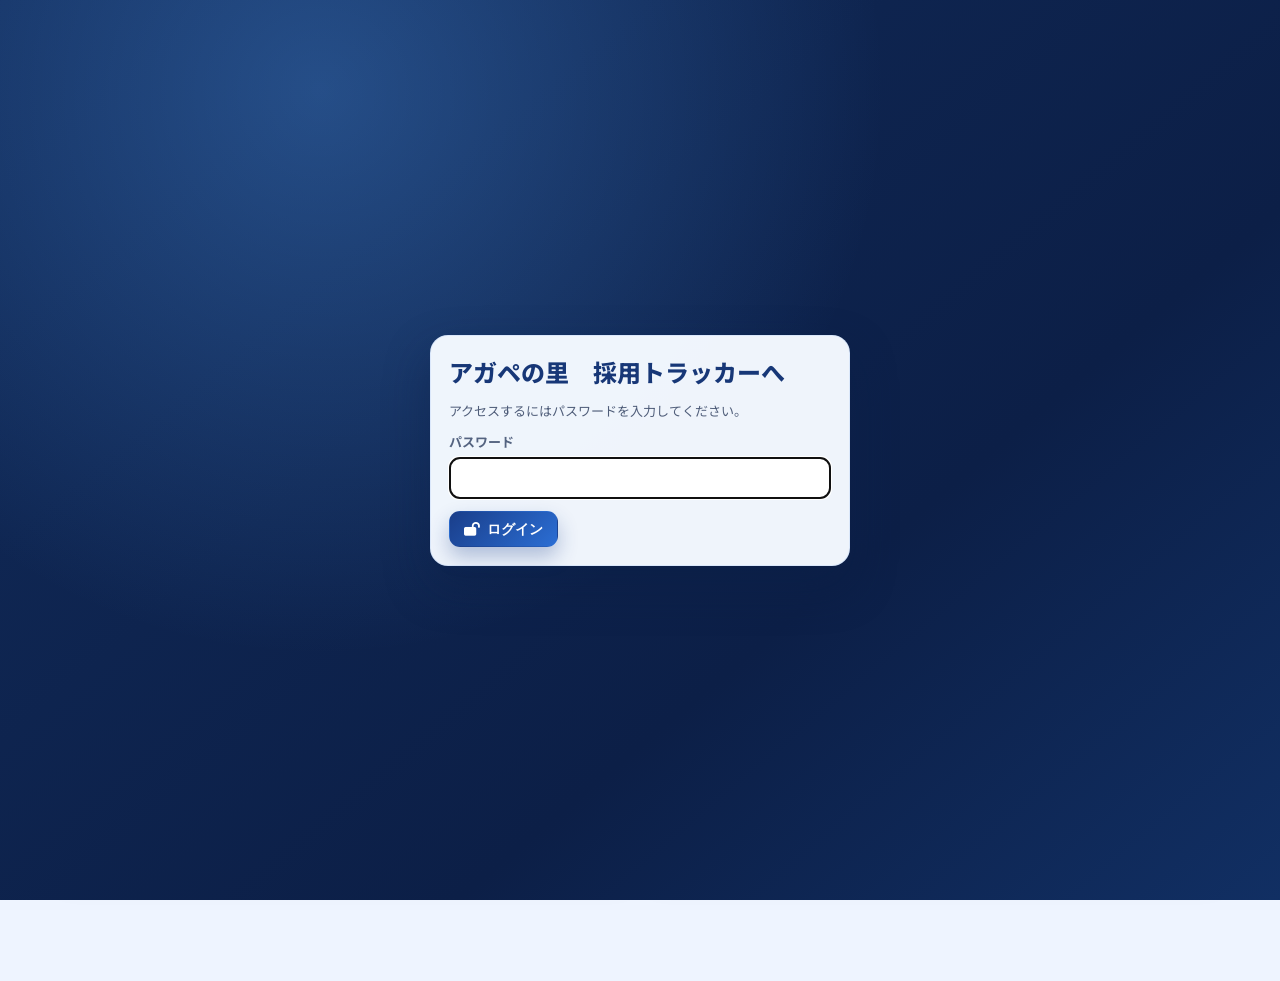
==== index.html @ b2e1c062 "Add files via upload" ====
<!DOCTYPE html>
<html lang="ja">
<head>
  <meta charset="UTF-8" />
  <meta name="viewport" content="width=device-width, initial-scale=1.0, maximum-scale=1.0, user-scalable=no" />
  <title>アガペの里 採用トラッカーへ - ホーム</title>
  <link rel="preconnect" href="https://fonts.googleapis.com">
  <link rel="preconnect" href="https://fonts.gstatic.com" crossorigin>
  <link href="https://fonts.googleapis.com/css2?family=Noto+Sans+JP:wght@400;500;600;700;800&display=swap" rel="stylesheet">
  <link rel="stylesheet" href="https://cdn.jsdelivr.net/npm/@fortawesome/fontawesome-free@6.5.2/css/all.min.css">
  <link rel="stylesheet" href="./styles.css">
</head>
<body data-page="home">
  <div id="toast" class="toast"></div>

  <header class="topbar">
    <div class="topbar-inner">
      <a href="./index.html" class="brand">
        <div class="brand-icon"><img src="./assets/agp-logo-mark.png" alt="AGPロゴ" class="brand-logo-image"></div>
        <div>
          <div class="brand-title">アガペの里　採用トラッカーへ</div>
          <div class="brand-sub">採用管理 / 面接 / 評価 / 分析</div>
        </div>
      </a>

      <div class="topbar-actions">
        <button class="btn btn-soft" type="button" onclick="App.exportJSON()">
          <i class="fa-solid fa-download"></i> JSON出力
        </button>
        <label class="btn btn-secondary file-label">
          <i class="fa-solid fa-upload"></i> JSON読込
          <input id="json-import" type="file" accept=".json,application/json" onchange="App.importJSON(event)">
        </label>
        <button class="btn btn-primary" type="button" onclick="App.openCandidateModal()">
          <i class="fa-solid fa-plus"></i> 候補者追加
        </button>
      </div>
    </div>
  </header>

  <main class="app-shell">
    <section class="hero-grid">
      <div class="card hero-card">
        <div class="hero-brand-row">
          <img src="./assets/agp-logo-mark.png" alt="AGPロゴ" class="hero-logo-image">
          <div class="hero-brand-copy">
            <div class="hero-brand-title">アガペの里 採用トラッカー</div>
            <div class="hero-brand-sub">アガペの里 介護ステーション 採用管理</div>
          </div>
        </div>
        <h1 class="hero-title">採用状況を、感覚ではなく数値で把握する。</h1>
        <p class="hero-text">
          応募数、面接化率、内定率、採用ソース別成果、月別推移、評価平均まで可視化。
          現場でも経営でもそのまま使える採用ダッシュボードです。
        </p>

        <div class="hero-actions">
          <button class="btn btn-primary" type="button" onclick="App.openCandidateModal()">
            <i class="fa-solid fa-user-plus"></i> 新規候補者を登録
          </button>
          <a class="btn btn-secondary" href="./analytics.html">
            <i class="fa-solid fa-chart-column"></i> 分析を見る
          </a>
        </div>

        <div class="mini-stats">
          <div class="mini-stat">
            <div class="mini-label">総応募者</div>
            <div class="mini-value" id="hero-total-candidates">0</div>
          </div>
          <div class="mini-stat">
            <div class="mini-label">選考中</div>
            <div class="mini-value" id="hero-in-progress">0</div>
          </div>
          <div class="mini-stat">
            <div class="mini-label">今月採用</div>
            <div class="mini-value" id="hero-this-month">0</div>
          </div>
        </div>
      </div>

      <div class="card side-card">
        <div class="section-head">
          <div>
            <h2 class="section-title">採用進捗スコア</h2>
            <div class="section-sub">面接化率と内定率から自動算出</div>
          </div>
        </div>

        <div class="score-ring-wrap">
          <div class="score-ring" id="progress-ring">
            <div class="score-ring-inner">
              <div class="score-value" id="progress-score">0</div>
              <div class="score-label">/ 100</div>
            </div>
          </div>
        </div>

        <div class="summary-list">
          <div class="summary-item">
            <span>面接化率</span>
            <strong id="summary-interview-rate">0%</strong>
          </div>
          <div class="summary-item">
            <span>内定率</span>
            <strong id="summary-offer-rate">0%</strong>
          </div>
          <div class="summary-item">
            <span>平均初回面接日数</span>
            <strong id="summary-days-to-interview">-</strong>
          </div>
        </div>
      </div>
    </section>

    <section class="card section-card">
      <div class="section-head">
        <div>
          <h2 class="section-title">主要KPI</h2>
          <div class="section-sub">採用活動の全体状況</div>
        </div>
      </div>

      <div class="kpi-grid">
        <div class="kpi-card kpi-blue">
          <div class="kpi-label">総応募者</div>
          <div class="kpi-value" id="kpi-total-candidates">0</div>
          <div class="kpi-foot" id="kpi-total-candidates-foot">候補者全体数</div>
        </div>

        <div class="kpi-card kpi-green">
          <div class="kpi-label">面接設定数</div>
          <div class="kpi-value" id="kpi-total-interviews">0</div>
          <div class="kpi-foot" id="kpi-total-interviews-foot">面接予定数</div>
        </div>

        <div class="kpi-card kpi-orange">
          <div class="kpi-label">内定者</div>
          <div class="kpi-value" id="kpi-offered">0</div>
          <div class="kpi-foot" id="kpi-offered-foot">内定率</div>
        </div>

        <div class="kpi-card kpi-purple">
          <div class="kpi-label">今月採用</div>
          <div class="kpi-value" id="kpi-this-month">0</div>
          <div class="kpi-foot" id="kpi-this-month-foot">今月の採用数</div>
        </div>
      </div>
    </section>

    <section class="content-grid">
      <div class="card section-card">
        <div class="section-head">
          <div>
            <h2 class="section-title">今週の面接予定</h2>
            <div class="section-sub">直近7日間のスケジュール</div>
          </div>
        </div>
        <div id="dashboard-upcoming-interviews"></div>
      </div>

      <div class="card section-card">
        <div class="section-head">
          <div>
            <h2 class="section-title">優先フォロー候補</h2>
            <div class="section-sub">優先度「高」かつ未決着</div>
          </div>
        </div>
        <div id="dashboard-priority-list"></div>
      </div>
    </section>
  </main>

  <nav class="bottom-nav">
    <a class="nav-item" data-page="home" href="./index.html"><i class="fa-solid fa-house"></i><span>ホーム</span></a>
    <a class="nav-item" data-page="candidates" href="./candidates.html"><i class="fa-solid fa-users"></i><span>候補者</span></a>
    <a class="nav-item" data-page="interviews" href="./interviews.html"><i class="fa-solid fa-calendar-days"></i><span>面接</span></a>
    <a class="nav-item" data-page="evaluation" href="./evaluation.html"><i class="fa-solid fa-star"></i><span>評価</span></a>
    <a class="nav-item" data-page="analytics" href="./analytics.html"><i class="fa-solid fa-chart-simple"></i><span>分析</span></a>
    <a class="nav-item" data-page="settings" href="./settings.html"><i class="fa-solid fa-gear"></i><span>設定</span></a>
  </nav>

  <button class="fab" type="button" onclick="App.openCandidateModal()">
    <i class="fa-solid fa-plus"></i>
  </button>

  <div id="modal-root"></div>
  <script src="./app.js"></script>
</body>
</html>
---- styles.css ----
:root {
  --bg: #eef4ff;
  --surface: #ffffff;
  --surface-soft: #f3f8ff;
  --border: #c9d8ee;
  --text-main: #1a2540;
  --text-sub: #546380;
  --brand: #1a3e8a;
  --brand-dark: #102b67;
  --accent: #3aa9e8;
  --danger: #c0392b;
  --radius-lg: 16px;
  --radius-md: 12px;
  --radius-sm: 8px;
  --shadow-card: 0 12px 26px rgba(18, 38, 86, 0.1);
  --shadow-float: 0 18px 40px rgba(20, 44, 99, 0.2);
}

* {
  box-sizing: border-box;
}

html,
body {
  margin: 0;
  padding: 0;
  font-family: "Noto Sans JP", sans-serif;
  background:
    radial-gradient(circle at 6% 0%, rgba(26, 62, 138, 0.14), transparent 45%),
    radial-gradient(circle at 100% 20%, rgba(58, 169, 232, 0.16), transparent 34%),
    var(--bg);
  color: var(--text-main);
}

a {
  color: inherit;
  text-decoration: none;
}

.topbar {
  position: sticky;
  top: 0;
  z-index: 20;
  backdrop-filter: blur(8px);
  background: rgba(238, 244, 255, 0.9);
  border-bottom: 1px solid rgba(201, 216, 238, 0.9);
}

.topbar-inner {
  max-width: 1200px;
  margin: 0 auto;
  padding: 12px 16px;
  display: flex;
  align-items: center;
  justify-content: space-between;
  gap: 12px;
}

.brand {
  display: flex;
  align-items: center;
  gap: 10px;
  min-width: 0;
}

.brand-icon {
  width: 42px;
  height: 42px;
  border-radius: 13px;
  display: grid;
  place-items: center;
  background: linear-gradient(145deg, #e6f0ff, #ffffff);
  border: 1px solid #b8caea;
  box-shadow: 0 10px 20px rgba(35, 66, 132, 0.22);
}

.brand-logo-image {
  width: 30px;
  height: 30px;
  object-fit: contain;
}

.brand-title {
  font-size: 18px;
  font-weight: 800;
  letter-spacing: 0.02em;
}

.brand-sub {
  font-size: 12px;
  color: var(--text-sub);
  white-space: nowrap;
  overflow: hidden;
  text-overflow: ellipsis;
}

.topbar-actions {
  display: flex;
  align-items: center;
  flex-wrap: wrap;
  justify-content: flex-end;
  gap: 8px;
}

.btn {
  border: 1px solid transparent;
  background: #ffffff;
  color: var(--text-main);
  border-radius: 11px;
  padding: 10px 14px;
  font-size: 14px;
  font-weight: 700;
  line-height: 1;
  cursor: pointer;
  display: inline-flex;
  align-items: center;
  gap: 7px;
  transition: transform 0.18s ease, box-shadow 0.18s ease, background-color 0.18s ease;
}

.btn:hover {
  transform: translateY(-1px);
}

.btn:active {
  transform: translateY(0);
}

.btn-primary {
  background: linear-gradient(135deg, var(--brand), #2b6ed4);
  color: #ffffff;
  box-shadow: 0 10px 20px rgba(26, 62, 138, 0.3);
}

.btn-secondary {
  border-color: var(--border);
  background: var(--surface);
}

.btn-soft {
  background: #eaf2ff;
  color: var(--brand-dark);
  border-color: #b7ceef;
}

.btn-danger {
  background: #feeceb;
  color: var(--danger);
  border-color: #f5c1bc;
}

.btn-sm {
  padding: 8px 10px;
  border-radius: 9px;
  font-size: 13px;
  font-weight: 700;
}

.file-label input {
  display: none;
}

.app-shell {
  max-width: 1200px;
  margin: 0 auto;
  padding: 18px 16px 110px;
  display: grid;
  gap: 14px;
}

.card {
  border-radius: var(--radius-lg);
  border: 1px solid var(--border);
  background: var(--surface);
  box-shadow: var(--shadow-card);
}

.section-card {
  padding: 16px;
}

.section-head {
  display: flex;
  align-items: center;
  justify-content: space-between;
  gap: 12px;
  margin-bottom: 14px;
}

.section-title {
  margin: 0;
  font-size: 22px;
  font-weight: 800;
  letter-spacing: 0.01em;
}

.section-sub {
  margin-top: 4px;
  color: var(--text-sub);
  font-size: 13px;
}

.hero-grid {
  display: grid;
  grid-template-columns: 1.7fr 1fr;
  gap: 14px;
}

.hero-card {
  padding: 20px;
  background:
    linear-gradient(142deg, rgba(26, 62, 138, 0.18), rgba(26, 62, 138, 0) 55%),
    linear-gradient(0deg, #ffffff, #ffffff);
}

.hero-brand-row {
  display: flex;
  align-items: center;
  gap: 12px;
  margin-bottom: 14px;
}

.hero-logo-image {
  width: 58px;
  height: 58px;
  border-radius: 16px;
  border: 1px solid #b7caee;
  background: #eef4ff;
  padding: 7px;
}

.hero-brand-copy {
  display: grid;
  gap: 2px;
}

.hero-brand-title {
  font-weight: 800;
  letter-spacing: 0.02em;
  color: #173777;
}

.hero-brand-sub {
  font-size: 12px;
  color: var(--text-sub);
}

.hero-title {
  margin: 0 0 12px;
  font-size: 31px;
  line-height: 1.35;
  font-weight: 800;
}

.hero-text {
  margin: 0 0 18px;
  color: var(--text-sub);
  line-height: 1.8;
}

.hero-actions {
  display: flex;
  align-items: center;
  flex-wrap: wrap;
  gap: 8px;
  margin-bottom: 16px;
}

.mini-stats {
  display: grid;
  grid-template-columns: repeat(3, minmax(0, 1fr));
  gap: 9px;
}

.mini-stat {
  border: 1px solid #c9daf2;
  border-radius: var(--radius-md);
  background: #f2f8ff;
  padding: 10px;
}

.mini-label {
  font-size: 12px;
  color: var(--text-sub);
}

.mini-value {
  font-size: 28px;
  font-weight: 800;
  margin-top: 4px;
  color: #173777;
}

.side-card {
  padding: 16px;
}

.score-ring-wrap {
  display: flex;
  justify-content: center;
  margin: 14px 0;
}

.score-ring {
  width: 170px;
  height: 170px;
  border-radius: 50%;
  background: conic-gradient(var(--brand) 0%, #d8e1ea 0%);
  display: grid;
  place-items: center;
  transition: background 0.4s ease;
}

.score-ring-inner {
  width: 130px;
  height: 130px;
  border-radius: 50%;
  background: #ffffff;
  display: grid;
  place-items: center;
  border: 1px solid var(--border);
}

.score-value {
  font-size: 36px;
  font-weight: 800;
  line-height: 1;
}

.score-label {
  color: var(--text-sub);
  font-weight: 700;
}

.summary-list {
  display: grid;
  gap: 8px;
}

.summary-item {
  display: flex;
  justify-content: space-between;
  align-items: center;
  background: var(--surface-soft);
  border: 1px solid var(--border);
  border-radius: var(--radius-sm);
  padding: 8px 10px;
  color: var(--text-sub);
}

.summary-item strong {
  color: var(--text-main);
}

.kpi-grid {
  display: grid;
  grid-template-columns: repeat(4, minmax(0, 1fr));
  gap: 10px;
}

.kpi-card {
  border-radius: var(--radius-md);
  border: 1px solid var(--border);
  padding: 13px;
}

.kpi-label {
  font-size: 13px;
  color: var(--text-sub);
  margin-bottom: 6px;
}

.kpi-value {
  font-size: 32px;
  font-weight: 800;
  margin-bottom: 6px;
}

.kpi-foot {
  font-size: 12px;
  color: var(--text-sub);
}

.kpi-blue {
  background: #eef4ff;
  border-color: #c8d8ff;
}

.kpi-green {
  background: #eaf5ff;
  border-color: #c3ddf6;
}

.kpi-orange {
  background: #edf4ff;
  border-color: #ccddf8;
}

.kpi-purple {
  background: #e8f7ff;
  border-color: #b9e7fb;
}

.content-grid {
  display: grid;
  grid-template-columns: repeat(2, minmax(0, 1fr));
  gap: 14px;
}

.toolbar {
  display: grid;
  grid-template-columns: minmax(0, 1fr) 220px auto;
  gap: 8px;
  margin-bottom: 10px;
}

.search-box {
  height: 42px;
  border-radius: 11px;
  border: 1px solid var(--border);
  background: #ffffff;
  display: flex;
  align-items: center;
  padding: 0 11px;
  gap: 8px;
  color: #7d8794;
}

.search-input,
.form-input,
.form-select,
.form-textarea {
  border: 1px solid var(--border);
  border-radius: 10px;
  font: inherit;
  color: var(--text-main);
  background: #ffffff;
}

.search-input {
  border: 0;
  outline: none;
  width: 100%;
  height: 100%;
}

.form-input,
.form-select {
  height: 42px;
  padding: 0 11px;
}

.form-textarea {
  min-height: 98px;
  width: 100%;
  padding: 10px 11px;
  resize: vertical;
}

.sort-select {
  width: 100%;
}

.chip-row {
  display: flex;
  flex-wrap: wrap;
  gap: 7px;
  margin-bottom: 10px;
}

.chip {
  border-radius: 999px;
  border: 1px solid var(--border);
  background: #ffffff;
  padding: 8px 11px;
  font-size: 13px;
  font-weight: 700;
  cursor: pointer;
}

.chip.active {
  background: #e5f5f2;
  color: #0b5a54;
  border-color: #9ccfc8;
}

.candidate-grid {
  display: grid;
  grid-template-columns: repeat(auto-fill, minmax(280px, 1fr));
  gap: 10px;
}

.candidate-card {
  border: 1px solid var(--border);
  border-radius: var(--radius-md);
  background: var(--surface-soft);
  padding: 12px;
}

.candidate-header {
  display: flex;
  justify-content: space-between;
  align-items: flex-start;
  gap: 8px;
  margin-bottom: 8px;
}

.candidate-name {
  font-weight: 800;
  font-size: 18px;
  margin: 0;
}

.candidate-meta {
  color: var(--text-sub);
  font-size: 12px;
  line-height: 1.7;
}

.candidate-actions {
  display: flex;
  flex-wrap: wrap;
  gap: 6px;
  margin-top: 10px;
}

.badge-row {
  display: flex;
  gap: 5px;
  flex-wrap: wrap;
}

.badge {
  font-size: 11px;
  font-weight: 700;
  padding: 4px 7px;
  border-radius: 999px;
}

.status-applied {
  background: #e8f0ff;
  color: #1d3c78;
}

.status-screening {
  background: #e4f3ff;
  color: #125b89;
}

.status-interview {
  background: #e9f7ff;
  color: #17689b;
}

.status-offer {
  background: #e9efff;
  color: #203b8f;
}

.status-hired {
  background: #dbf3ff;
  color: #0f5f8f;
}

.status-rejected,
.status-withdrawn {
  background: #edf1f9;
  color: #425675;
}

.priority-high {
  background: #fde9e6;
  color: #a23529;
}

.priority-medium {
  background: #fff4dc;
  color: #8c5a07;
}

.priority-low {
  background: #e8f4ff;
  color: #1c527e;
}

.simple-list {
  display: grid;
  gap: 8px;
}

.list-item {
  border: 1px solid var(--border);
  border-radius: var(--radius-sm);
  padding: 9px 11px;
  background: #ffffff;
  display: flex;
  align-items: flex-start;
  justify-content: space-between;
  gap: 10px;
}

.list-title {
  margin: 0;
  font-weight: 700;
  font-size: 14px;
}

.list-meta {
  margin-top: 2px;
  font-size: 12px;
  color: var(--text-sub);
}

.list-actions {
  display: flex;
  gap: 6px;
  flex-wrap: wrap;
  justify-content: flex-end;
}

.empty-state {
  border: 1px dashed #b5c3d3;
  border-radius: 12px;
  padding: 22px 12px;
  text-align: center;
  color: var(--text-sub);
  background: #fbfcff;
}

.form-grid {
  display: grid;
  grid-template-columns: repeat(2, minmax(0, 1fr));
  gap: 10px;
}

.form-grid .full {
  grid-column: 1 / -1;
}

.form-row {
  display: grid;
  gap: 6px;
}

.form-label {
  font-size: 13px;
  color: var(--text-sub);
  font-weight: 700;
}

.modal-backdrop {
  position: fixed;
  inset: 0;
  z-index: 50;
  background: rgba(24, 37, 53, 0.5);
  backdrop-filter: blur(3px);
  display: grid;
  place-items: center;
  padding: 14px;
}

.modal-card {
  width: min(760px, 100%);
  border-radius: 16px;
  border: 1px solid var(--border);
  background: #ffffff;
  box-shadow: var(--shadow-float);
  max-height: 92vh;
  overflow: auto;
  animation: modal-in 0.2s ease;
}

@keyframes modal-in {
  from {
    opacity: 0;
    transform: translateY(8px) scale(0.98);
  }
  to {
    opacity: 1;
    transform: translateY(0) scale(1);
  }
}

.modal-head,
.modal-foot {
  padding: 12px 14px;
  display: flex;
  align-items: center;
  justify-content: space-between;
  gap: 8px;
}

.modal-head {
  border-bottom: 1px solid var(--border);
}

.modal-title {
  margin: 0;
  font-size: 20px;
  font-weight: 800;
}

.modal-close {
  border: 0;
  background: #f4f6f9;
  border-radius: 8px;
  width: 34px;
  height: 34px;
  display: grid;
  place-items: center;
  cursor: pointer;
}

.modal-body {
  padding: 14px;
}

.modal-foot {
  border-top: 1px solid var(--border);
  justify-content: flex-end;
}

.table-wrap {
  overflow-x: auto;
}

.data-table {
  width: 100%;
  border-collapse: collapse;
}

.data-table th,
.data-table td {
  border-bottom: 1px solid var(--border);
  text-align: left;
  padding: 10px 8px;
  font-size: 13px;
  white-space: nowrap;
}

.data-table th {
  color: var(--text-sub);
  font-weight: 700;
}

.analytics-grid {
  grid-template-columns: repeat(2, minmax(0, 1fr));
}

.analytics-kpi-grid {
  margin-top: 6px;
}

.bar-chart {
  display: grid;
  gap: 10px;
}

.bar-item {
  display: grid;
  grid-template-columns: 84px minmax(0, 1fr) 30px;
  align-items: center;
  gap: 8px;
  font-size: 12px;
}

.bar-track {
  height: 10px;
  border-radius: 999px;
  background: #ecf2f8;
  overflow: hidden;
}

.bar-fill {
  height: 100%;
  border-radius: inherit;
  background: linear-gradient(90deg, #1f4ca5, #49b9f0);
}

.status-chart {
  display: grid;
  gap: 10px;
}

.status-row {
  display: grid;
  grid-template-columns: 92px minmax(0, 1fr) 34px;
  align-items: center;
  gap: 8px;
  font-size: 12px;
}

.status-track {
  height: 12px;
  border-radius: 999px;
  background: #eef2f8;
  overflow: hidden;
}

.status-fill {
  height: 100%;
  border-radius: inherit;
  background: linear-gradient(90deg, #1f4ca5, #49b9f0);
}

.settings-shell {
  grid-template-columns: 1fr;
}

.settings-form {
  display: grid;
  gap: 10px;
}

.source-editor-input {
  display: flex;
  gap: 8px;
  align-items: center;
}

.source-editor-input .form-input {
  flex: 1;
}

.source-chip-list {
  margin-top: 8px;
  display: flex;
  flex-wrap: wrap;
  gap: 7px;
}

.source-chip {
  display: inline-flex;
  align-items: center;
  gap: 7px;
  background: #edf5ff;
  border: 1px solid #bcd2f0;
  color: #15336f;
  border-radius: 999px;
  padding: 6px 10px;
  font-size: 12px;
  font-weight: 700;
}

.source-chip button {
  border: 0;
  background: transparent;
  color: #385d9f;
  cursor: pointer;
  font-size: 12px;
  padding: 0;
  line-height: 1;
}

.sheet-section {
  border: 1px solid var(--border);
  border-radius: 12px;
  background: #f7fbff;
  padding: 10px;
  margin-bottom: 10px;
}

.sheet-title {
  margin: 0 0 10px;
  font-size: 15px;
  font-weight: 800;
  color: #173777;
}

.sheet-note {
  margin-top: 8px;
  font-size: 12px;
  line-height: 1.7;
  color: #375376;
}

.entry-status-row {
  display: flex;
  flex-wrap: wrap;
  gap: 6px;
}

.entry-status-chip {
  display: inline-flex;
  align-items: center;
  border-radius: 999px;
  border: 1px solid #b8ccec;
  background: #edf5ff;
  color: #1c3f82;
  font-size: 12px;
  font-weight: 700;
  padding: 4px 9px;
}

.entry-status-chip.final {
  border-color: #85afe6;
  background: #dfefff;
}

.live-score-board {
  margin: 10px 0;
  display: grid;
  grid-template-columns: repeat(3, minmax(0, 1fr));
  gap: 8px;
}

.live-score-item {
  border: 1px solid #c3d5f1;
  border-radius: 10px;
  background: #ffffff;
  padding: 8px 9px;
  display: grid;
  gap: 4px;
}

.live-score-item span {
  font-size: 12px;
  color: #4f678c;
  font-weight: 700;
}

.live-score-item strong {
  font-size: 15px;
  color: #173777;
}

.live-score-item.final {
  border-color: #8db5e9;
  background: linear-gradient(140deg, #eef6ff, #ffffff);
}

.score-sheet-grid {
  display: grid;
  grid-template-columns: repeat(2, minmax(0, 1fr));
  gap: 10px;
}

.score-sheet-col {
  margin: 0;
  min-inline-size: 0;
  border: 1px solid #c8d8f2;
  border-radius: 10px;
  background: #ffffff;
  padding: 9px;
  display: grid;
  gap: 8px;
}

.readonly-column {
  opacity: 0.7;
  background: #f5f8fd;
}

.score-sheet-col h4 {
  margin: 0;
  font-size: 14px;
  color: #1a3e8a;
}

.compare-wrap .data-table th:nth-child(n + 2),
.compare-wrap .data-table td:nth-child(n + 2) {
  text-align: center;
}

.check-list {
  display: grid;
  gap: 7px;
}

.check-row {
  display: flex;
  align-items: flex-start;
  gap: 8px;
  font-size: 13px;
  color: var(--text-main);
}

.check-row input {
  margin-top: 2px;
}

.check-row.danger span {
  color: #9b2f2f;
  font-weight: 700;
}

.auth-gate {
  position: fixed;
  inset: 0;
  z-index: 120;
  background:
    radial-gradient(circle at 25% 10%, rgba(88, 167, 255, 0.3), transparent 45%),
    linear-gradient(140deg, #112b5a, #0c1f47 65%, #112f63);
  display: grid;
  place-items: center;
  padding: 16px;
}

.auth-card {
  width: min(420px, 100%);
  border-radius: 18px;
  border: 1px solid rgba(190, 215, 248, 0.45);
  background: rgba(244, 249, 255, 0.98);
  box-shadow: 0 20px 45px rgba(12, 31, 71, 0.45);
  padding: 18px;
  display: grid;
  gap: 12px;
}

.auth-title {
  margin: 0;
  font-size: 24px;
  font-weight: 800;
  color: #173777;
}

.auth-sub {
  margin: 0;
  font-size: 13px;
  color: #4f5d79;
}

.auth-error {
  margin: 0;
  font-size: 12px;
  color: #b42323;
  font-weight: 700;
  min-height: 1em;
}

.actions-wrap {
  display: flex;
  flex-wrap: wrap;
  gap: 8px;
  margin-bottom: 12px;
}

.settings-summary {
  border: 1px solid var(--border);
  border-radius: var(--radius-md);
  background: var(--surface-soft);
  padding: 10px;
  color: var(--text-sub);
  font-size: 13px;
}

.toast {
  position: fixed;
  left: 50%;
  top: 18px;
  transform: translateX(-50%) translateY(-16px);
  background: rgba(31, 42, 55, 0.95);
  color: #ffffff;
  border-radius: 999px;
  padding: 10px 14px;
  font-size: 13px;
  font-weight: 700;
  z-index: 70;
  opacity: 0;
  pointer-events: none;
  transition: transform 0.2s ease, opacity 0.2s ease;
}

.toast.show {
  opacity: 1;
  transform: translateX(-50%) translateY(0);
}

.bottom-nav {
  position: fixed;
  bottom: 0;
  left: 0;
  right: 0;
  z-index: 25;
  border-top: 1px solid var(--border);
  background: rgba(255, 255, 255, 0.95);
  backdrop-filter: blur(10px);
  display: grid;
  grid-template-columns: repeat(6, minmax(0, 1fr));
}

.nav-item {
  padding: 10px 4px 11px;
  font-size: 11px;
  font-weight: 700;
  color: #6a7482;
  display: grid;
  place-items: center;
  gap: 3px;
}

.nav-item i {
  font-size: 16px;
}

.nav-item.active {
  color: var(--brand-dark);
}

.fab {
  position: fixed;
  right: 16px;
  bottom: 74px;
  width: 56px;
  height: 56px;
  border-radius: 50%;
  border: 0;
  color: #ffffff;
  background: linear-gradient(135deg, var(--brand), #2f75de);
  font-size: 20px;
  box-shadow: 0 14px 30px rgba(26, 62, 138, 0.35);
  cursor: pointer;
  z-index: 26;
}

@media (max-width: 1024px) {
  .hero-grid,
  .content-grid,
  .analytics-grid {
    grid-template-columns: 1fr;
  }

  .kpi-grid {
    grid-template-columns: repeat(2, minmax(0, 1fr));
  }
}

@media (max-width: 720px) {
  .brand-sub {
    display: none;
  }

  .topbar-inner {
    align-items: flex-start;
    flex-direction: column;
  }

  .topbar-actions {
    width: 100%;
    justify-content: flex-start;
  }

  .hero-title {
    font-size: 24px;
  }

  .mini-stats,
  .kpi-grid {
    grid-template-columns: 1fr;
  }

  .toolbar {
    grid-template-columns: 1fr;
  }

  .form-grid {
    grid-template-columns: 1fr;
  }

  .source-editor-input {
    flex-direction: column;
    align-items: stretch;
  }

  .score-sheet-grid {
    grid-template-columns: 1fr;
  }

  .live-score-board {
    grid-template-columns: 1fr;
  }

  .fab {
    right: 12px;
  }
}
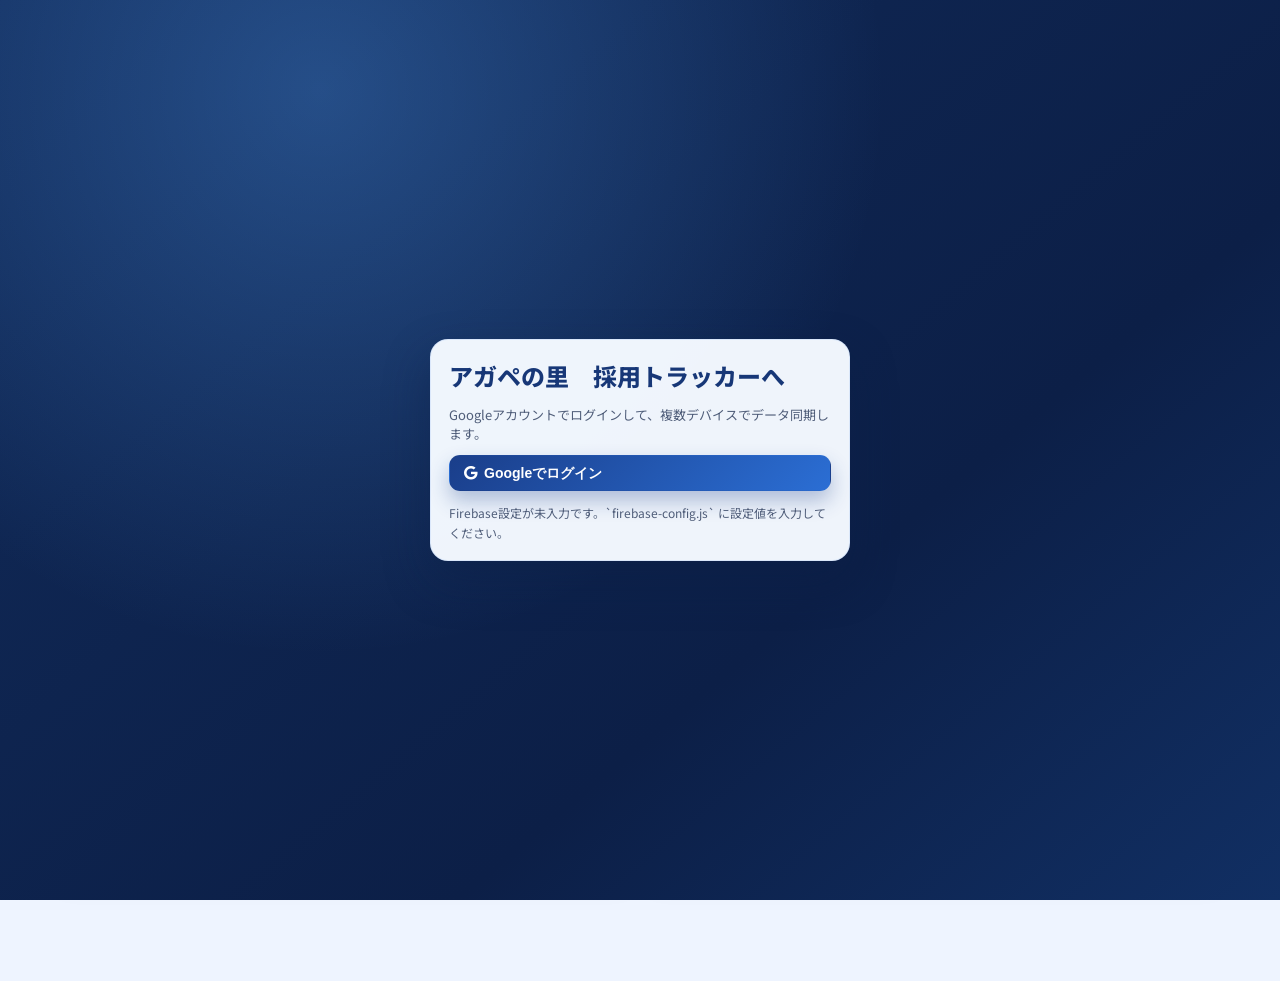
==== commit 4674bfb9: "Add files via upload" ====
--- a/index.html
+++ b/index.html
@@ -185,6 +185,10 @@
   </button>
 
   <div id="modal-root"></div>
+  <script src="https://www.gstatic.com/firebasejs/10.13.2/firebase-app-compat.js"></script>
+  <script src="https://www.gstatic.com/firebasejs/10.13.2/firebase-auth-compat.js"></script>
+  <script src="https://www.gstatic.com/firebasejs/10.13.2/firebase-firestore-compat.js"></script>
+  <script src="./firebase-config.js"></script>
   <script src="./app.js"></script>
 </body>
 </html>
--- a/styles.css
+++ b/styles.css
@@ -1020,12 +1020,38 @@
   color: #4f5d79;
 }
 
+.auth-hint {
+  margin: 0;
+  font-size: 12px;
+  line-height: 1.6;
+  color: #4f5d79;
+}
+
 .auth-error {
   margin: 0;
   font-size: 12px;
   color: #b42323;
   font-weight: 700;
   min-height: 1em;
+}
+
+.auth-user-controls {
+  display: inline-flex;
+  align-items: center;
+  gap: 8px;
+}
+
+.auth-user-chip {
+  display: inline-flex;
+  align-items: center;
+  gap: 6px;
+  border-radius: 999px;
+  border: 1px solid #b8cdec;
+  background: #edf5ff;
+  color: #173a7c;
+  font-size: 12px;
+  font-weight: 700;
+  padding: 6px 10px;
 }
 
 .actions-wrap {
